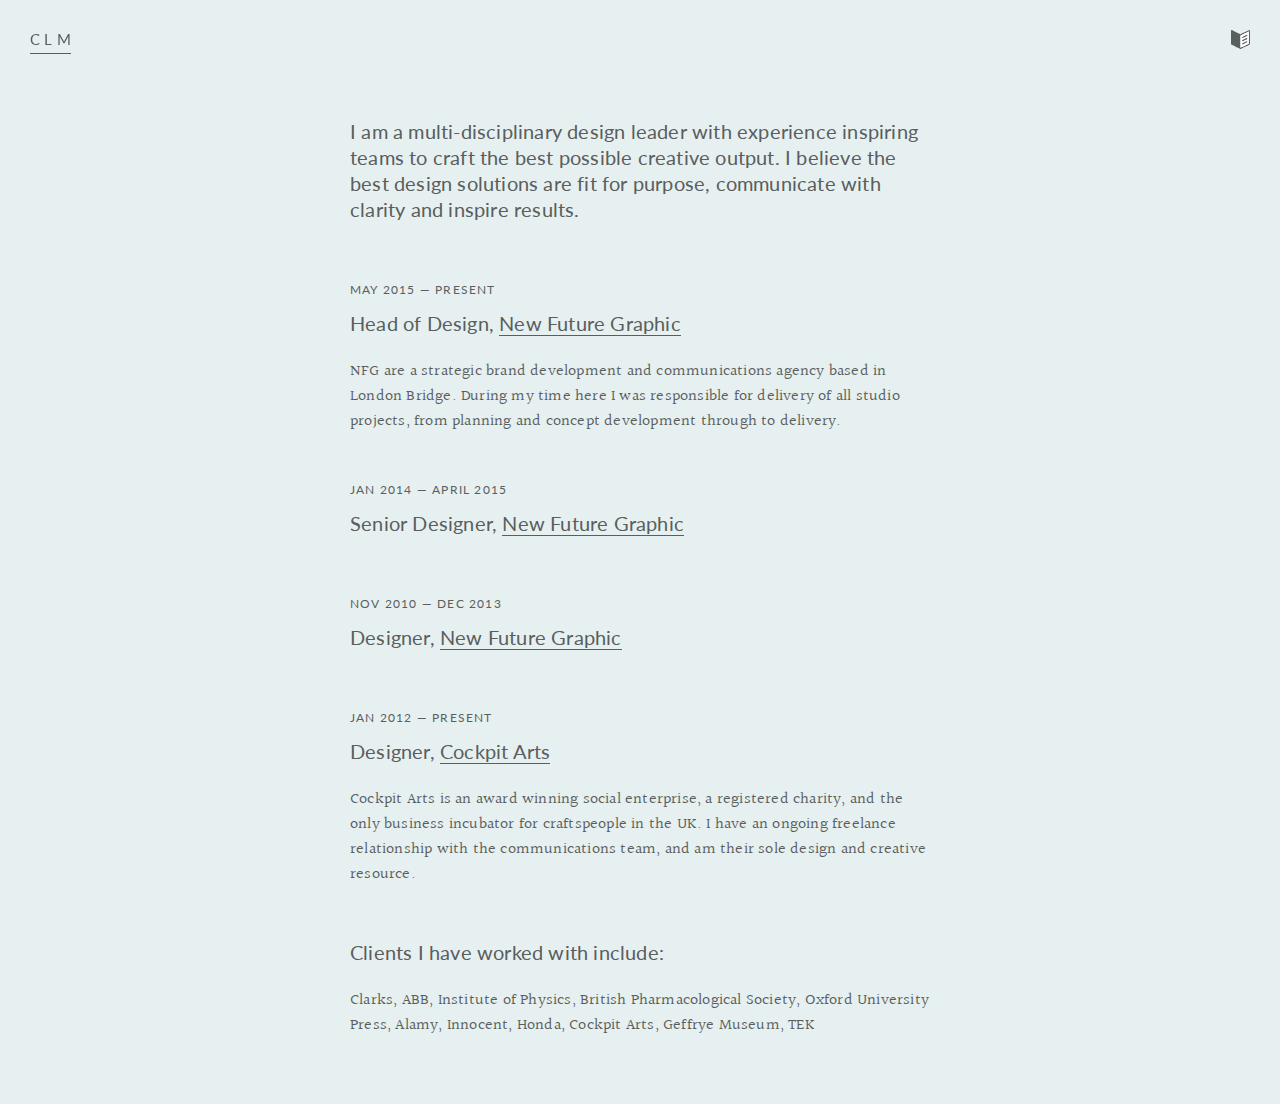
==== info.html @ 97302cec "V1 CM Web March 28th" ====
<!DOCTYPE html>
<html>
<head>
	<title>Claire L Murray</title>
	<link rel="stylesheet" type="text/css" href="css/normalize.css">
	<link href='http://fonts.googleapis.com/css?family=Halant:300' rel='stylesheet' type='text/css'>
	<link href='http://fonts.googleapis.com/css?family=Lato:300,400,700,900' rel='stylesheet' type='text/css'>
	<link rel="stylesheet" href="css/animate.css">
	<link rel="stylesheet" type="text/css" href="css/cmproject.css">
</head>

<body>

<nav id="nav-el">
	<ul>
		<li><a href="index.html">Home</a></li>
<!-- 		<li><a href="#">Digital</a></li>
		<li><a href="#">Branding</a></li>
		<li><a href="#">Print</a></li> -->
		<li><a href="info.html">Info</a></li>
	</ul>
	<ul class="contact">
		<li><a target="_blank" href="mailto:hello@clmurray.co.uk" title="Website Hello">Email</a></li>
		<li><a target="_blank" href="https://uk.linkedin.com/in/claire-murray-33266137">Linkedin</a></li>
		<li><a target="_blank" href="https://www.instagram.com/murraylou/">Instagram</a></li>
	</ul>
</nav>

<div id="burger-el">
	<img id="burger-icon" src="img/menu.svg">
</div>

<div id="page-wrapper">
	<header>
	<a class="name" href="index.html">C L M</a>
	</header>

	<main>
		<div class="wrapper">
			<section>
				<div class="description job">
					<h3>
					I am a multi-disciplinary design leader with experience inspiring teams to craft the best possible creative output. I believe the best design solutions are fit for purpose, communicate with clarity and inspire results.</h3>
				</div>

				<div class="description job">
					<h4>May 2015 &mdash; Present</h4>
					<h3>Head of Design, <a target="_blank" href="http://www.newfuturegraphic.co.uk/">New Future Graphic</a></h3>
					<p>NFG are a strategic brand development and communications agency based in London Bridge. During my time here I was responsible for delivery of all studio projects, from planning and concept development through to delivery. </p>
				</div>
				<div class="description job">
					<h4>Jan 2014 &mdash; April 2015</h4>
					<h3>Senior Designer, <a target="_blank" href="http://www.newfuturegraphic.co.uk/">New Future Graphic</a></h3>
				</div>
				<div class="description job">
					<h4>Nov 2010 &mdash; Dec 2013</h4>
					<h3>Designer, <a target="_blank"href="http://www.newfuturegraphic.co.uk/">New Future Graphic</a></h3>
				</div>
				<div class="description job">
					<h4>Jan 2012 &mdash; Present</h4>
					<h3>Designer, <a target="_blank" href="http://www.cockpitarts.com/">Cockpit Arts</a></h3>
					<p>Cockpit Arts is an award winning social enterprise, a registered charity, and the only business incubator for craftspeople in the UK. I have an ongoing freelance relationship with the communications team, and am their sole design and creative resource. </p>
				</div>
				<div class="description job">
					<h3>Clients I have worked with include:</h3>
					<p>Clarks, ABB, Institute of Physics, British Pharmacological Society, Oxford University Press, Alamy, Innocent, Honda, Cockpit Arts, Geffrye Museum, TEK </p>
				</div>
			</section>
		</div>
	</main>
</div>


<script type="text/javascript" src="js/jquery-1.11.2.min.js"></script>
<script type="text/javascript" src="js/cmproject-4.js"></script>

</body>
</html>
---- css/cmproject.css ----
* {
	font-weight: normal;
	margin: 0;
	padding: 0;
	-moz-box-sizing: border-box;
	-webkit-box-sizing: border-box;
	box-sizing: border-box;
}

.clearfix:before, .clearfix:after {
  content:"";
  display:table;
}

.clearfix:after{
  clear:both;
}

body {
	background-color: #e7f0f0;
	font-family: 'Lato', sans-serif;
	font-style: normal;
	font-weight: 300;
	letter-spacing: 0.01em;
	font-size: 20px;
	color: #595E5E;
}

#page-wrapper {
	z-index: 4;
	position: relative;
	padding: 0.8em;
	transition: transform 0.5s ease;
	background-color: #e7f0f0;
}

h1 {
	display: inline-block;
	font-size: 0.79em;
}

h2 {
	font-family: 'Halant', serif;
	font-weight: 300;
	font-size: 2.2em;
	line-height: 1.2em;
}

h3 {
	font-size: 1em;
	padding-top: .6em;
	padding-bottom: .6em;

}

h4 {
	display: inline-block;
	font-size: 0.75em;
}

p {
	font-family: 'Halant', serif;
	font-size: .8em;
	padding-top: 0.7em;
}

.description {
	max-width: 60%;
	margin: auto;
	text-align: center;
	padding: 2em;
}

.job {
	text-align: left;
	padding-bottom: 0em;
}

.description.job > h3 {
	line-height: 1.3em;
}

.description.job > h4 {
	font-size: 0.6em;
	text-transform: uppercase;
	letter-spacing: .1em;
}

section {
	margin-bottom: 1.5em;
	max-width: 1100px;
	margin: auto;
}

header {
	display: block;
}
.name {
	z-index: 10;
	position: fixed;
	left: 2em;
	top: 2em;
	font-size: 0.75em;
}

#burger-el {
	z-index: 8;
	position: fixed;
	right: 2em;
	top: 2em;
	font-size: 0.75em;
}

#burger-icon {
	width: 1.3em;
}

/*#burger-el:hover {
	font-size: 1em;
	transition: font-size 0.5s ease;
}*/

nav {
	z-index: 0;
	width: 300px;
	height: 100vh;
	background-color: #e7f0f0;
	position: fixed;
	right: 0;
	top: 0;
	padding: 1.5em 1.5em 1.5em 1.5em;
	transition: background-color 0.5s ease;
}

nav a, .name {
	font-size: 0.75em;
	text-decoration: none;
	padding: 0 0 0.3em 0;
	border-bottom: 1px solid #595E5E;
	color: #595E5E;
}

nav a:hover, header a:hover {
	color: #a2b4b4;
	border-bottom: 0px;
	transition: color 0.2s ease;
}

.nav-color-change {
	background-color: #ffffff;
}

ul {
	list-style: none;
	padding: none;
	line-height: 1.7em;
}

.contact {
	padding-top: 3em;
}

.shift {
	transform: translate(-300px);
}

footer li {
	display: inline;
	padding: 0.2em;
}

#active-project-el {
	z-index: 6;
	width: 500px;
	position: fixed;
	margin: auto;
/*	left: 1.5em;*/
	text-align: center;
}

.hello {
	padding-bottom: 20px;
}

.description a {
	text-decoration: none;
	color: #595E5E;
	border-bottom: 1px solid #595E5E;
}

.description a:hover {
	text-decoration: none;
	color: #80b0ab;
	border-bottom: none;
}

/*.button {
	max-width: 300px;
	margin: auto;
	background-color: #c5d7d5;
	border-radius: 5px;
	border-bottom: 3px solid #80b0ab;
	padding: 10px 10px 10px 10px;
	text-align: center;
}

.button a {
	text-decoration: none;
	color: #595E5E;
}*/

/*------SLIDESHOWS---*/

#clarksslideshow { 
    position: relative; 
    max-width: 1100px; 
}

#clarksslideshow:before { 
	content: "";
	display: block;
	padding-top: 64%;
}

#clarksslideshow > div { 
    position: absolute; 
    top: 0;
    left: 0;
}

/*---------*/

#alamyslideshow { 
    position: relative; 
    max-width: 1100px; 
}

#alamyslideshow:before {
	content: "";
	display: block;
	padding-top: 64.09%;
}

#alamyslideshow > div { 
    position: absolute; 
    top: 0;
    left: 0;
}

/*---------*/

#cockpitslideshow { 
    position: relative; 
    max-width: 1100px; 
}

#cockpitslideshow:before {
	content: "";
	display: block;
	padding-top: 64%;
}

#cockpitslideshow > div { 
    position: absolute; 
    top: 0;
    left: 0;
}

/*---------*/

#cockpit2slideshow { 
    position: relative; 
    max-width: 1100px;
}

#cockpit2slideshow:before {
	content: "";
	display: block;
	padding-top: 64%;
}

#cockpit2slideshow > div { 
    position: absolute; 
    top: 0;
    left: 0;
}

/*------------------------------------*/

.wrapper {
	z-index: 5;
	position: relative;
	margin: 4%;
}

img {
	width: 100%;
}

.left-col {
	width: 50%;
	float: left;
	padding-right: 0.2em;
}

.right-col {
	max-width: 50%;
	float: right;
	padding-left: 0.2em;
}

/*------------------------------------*/


@media (max-width: 700px) {
  body {
  	font-size: 18px;
  }

  .description {
  	max-width: 100%;
/*  	margin-left: 0%;*/
  }
}
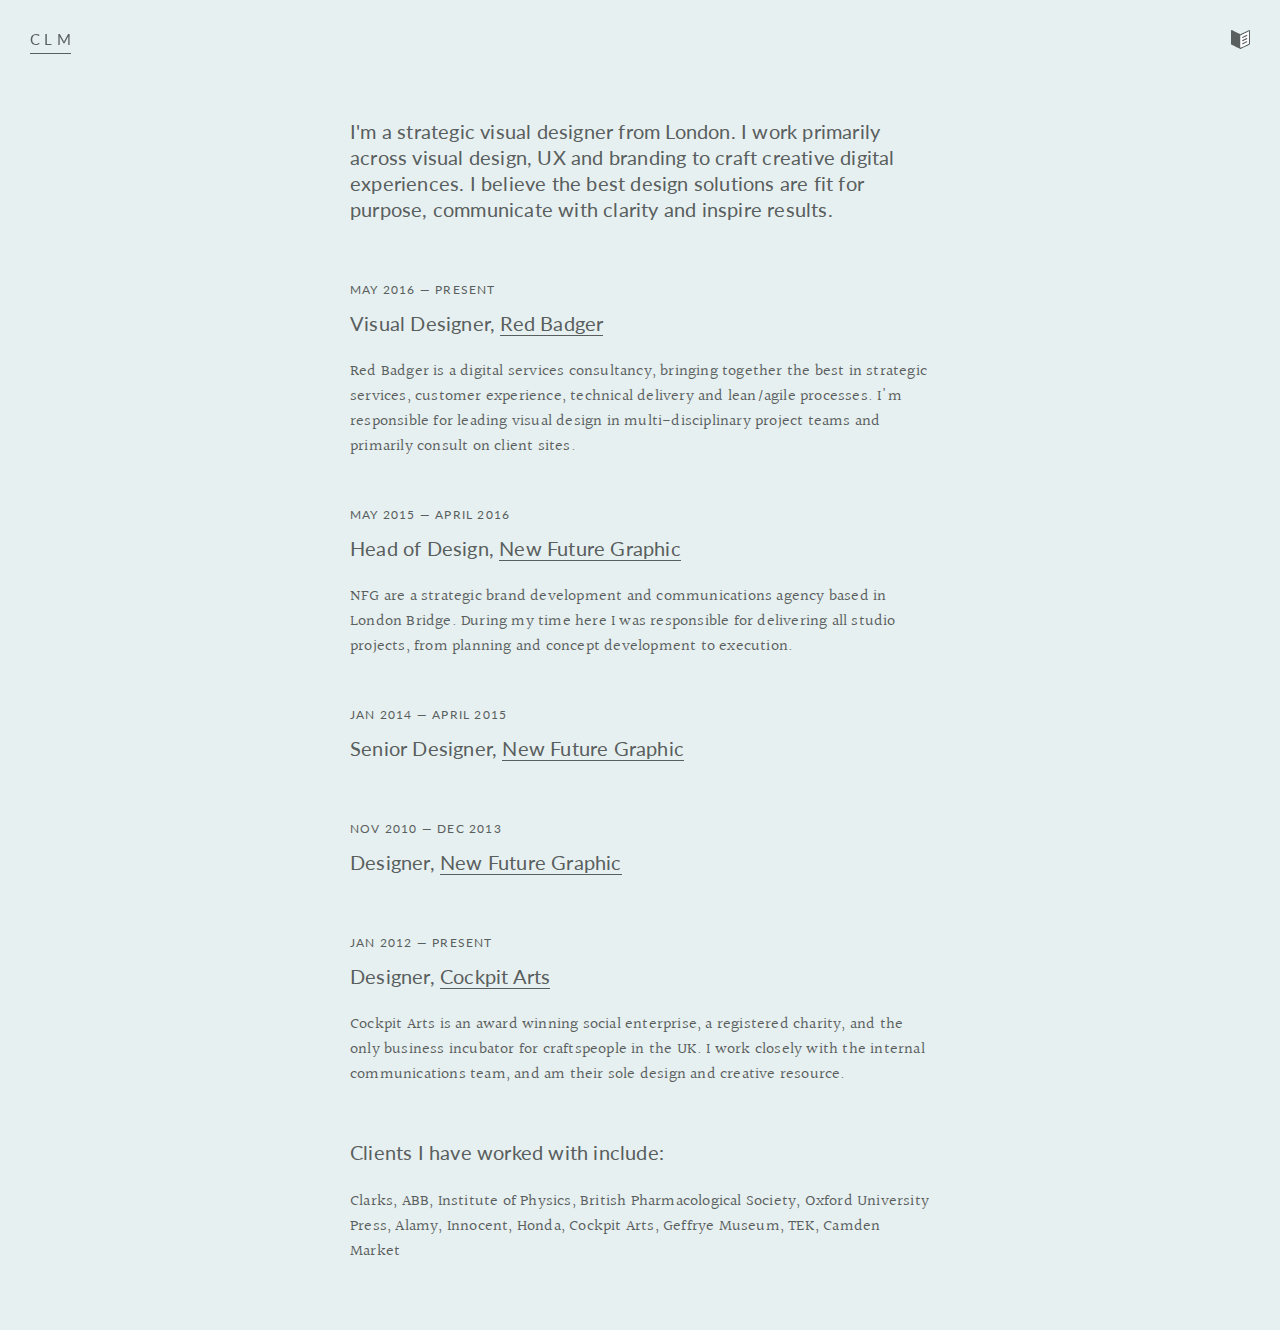
==== commit bbb5fe82: "Aug revisions" ====
--- a/info.html
+++ b/info.html
@@ -20,7 +20,7 @@
 		<li><a href="info.html">Info</a></li>
 	</ul>
 	<ul class="contact">
-		<li><a target="_blank" href="mailto:hello@clmurray.co.uk" title="Website Hello">Email</a></li>
+		<li><a href="mailto:hello@clmurray.co.uk" title="Website Hello">Email</a></li>
 		<li><a target="_blank" href="https://uk.linkedin.com/in/claire-murray-33266137">Linkedin</a></li>
 		<li><a target="_blank" href="https://www.instagram.com/murraylou/">Instagram</a></li>
 	</ul>
@@ -40,13 +40,19 @@
 			<section>
 				<div class="description job">
 					<h3>
-					I am a multi-disciplinary design leader with experience inspiring teams to craft the best possible creative output. I believe the best design solutions are fit for purpose, communicate with clarity and inspire results.</h3>
+					I'm a strategic visual designer from London. I work primarily across visual design, UX and branding to craft creative digital experiences. I believe the best design solutions are fit for purpose, communicate with clarity and inspire results.</h3>
 				</div>
 
 				<div class="description job">
-					<h4>May 2015 &mdash; Present</h4>
+					<h4>May 2016 &mdash; Present</h4>
+					<h3>Visual Designer, <a target="_blank" href="https://red-badger.com/">Red Badger</a></h3>
+					<p/>Red Badger is a digital services consultancy, bringing together the best in strategic services, customer experience, technical delivery and lean/agile processes. I'm responsible for leading visual design in multi-disciplinary project teams and primarily consult on client sites.</p>
+				</div>
+
+				<div class="description job">
+					<h4>May 2015 &mdash; April 2016</h4>
 					<h3>Head of Design, <a target="_blank" href="http://www.newfuturegraphic.co.uk/">New Future Graphic</a></h3>
-					<p>NFG are a strategic brand development and communications agency based in London Bridge. During my time here I was responsible for delivery of all studio projects, from planning and concept development through to delivery. </p>
+					<p>NFG are a strategic brand development and communications agency based in London Bridge. During my time here I was responsible for delivering all studio projects, from planning and concept development to execution.</p>
 				</div>
 				<div class="description job">
 					<h4>Jan 2014 &mdash; April 2015</h4>
@@ -59,11 +65,11 @@
 				<div class="description job">
 					<h4>Jan 2012 &mdash; Present</h4>
 					<h3>Designer, <a target="_blank" href="http://www.cockpitarts.com/">Cockpit Arts</a></h3>
-					<p>Cockpit Arts is an award winning social enterprise, a registered charity, and the only business incubator for craftspeople in the UK. I have an ongoing freelance relationship with the communications team, and am their sole design and creative resource. </p>
+					<p>Cockpit Arts is an award winning social enterprise, a registered charity, and the only business incubator for craftspeople in the UK. I work closely with the internal communications team, and am their sole design and creative resource. </p>
 				</div>
 				<div class="description job">
 					<h3>Clients I have worked with include:</h3>
-					<p>Clarks, ABB, Institute of Physics, British Pharmacological Society, Oxford University Press, Alamy, Innocent, Honda, Cockpit Arts, Geffrye Museum, TEK </p>
+					<p>Clarks, ABB, Institute of Physics, British Pharmacological Society, Oxford University Press, Alamy, Innocent, Honda, Cockpit Arts, Geffrye Museum, TEK, Camden Market </p>
 				</div>
 			</section>
 		</div>
--- a/css/cmproject.css
+++ b/css/cmproject.css
@@ -194,6 +194,12 @@
 	border-bottom: none;
 }
 
+.description p a {
+	text-decoration: underline;
+	color: #000000;
+	border-bottom: none;
+}
+
 /*.button {
 	max-width: 300px;
 	margin: auto;
